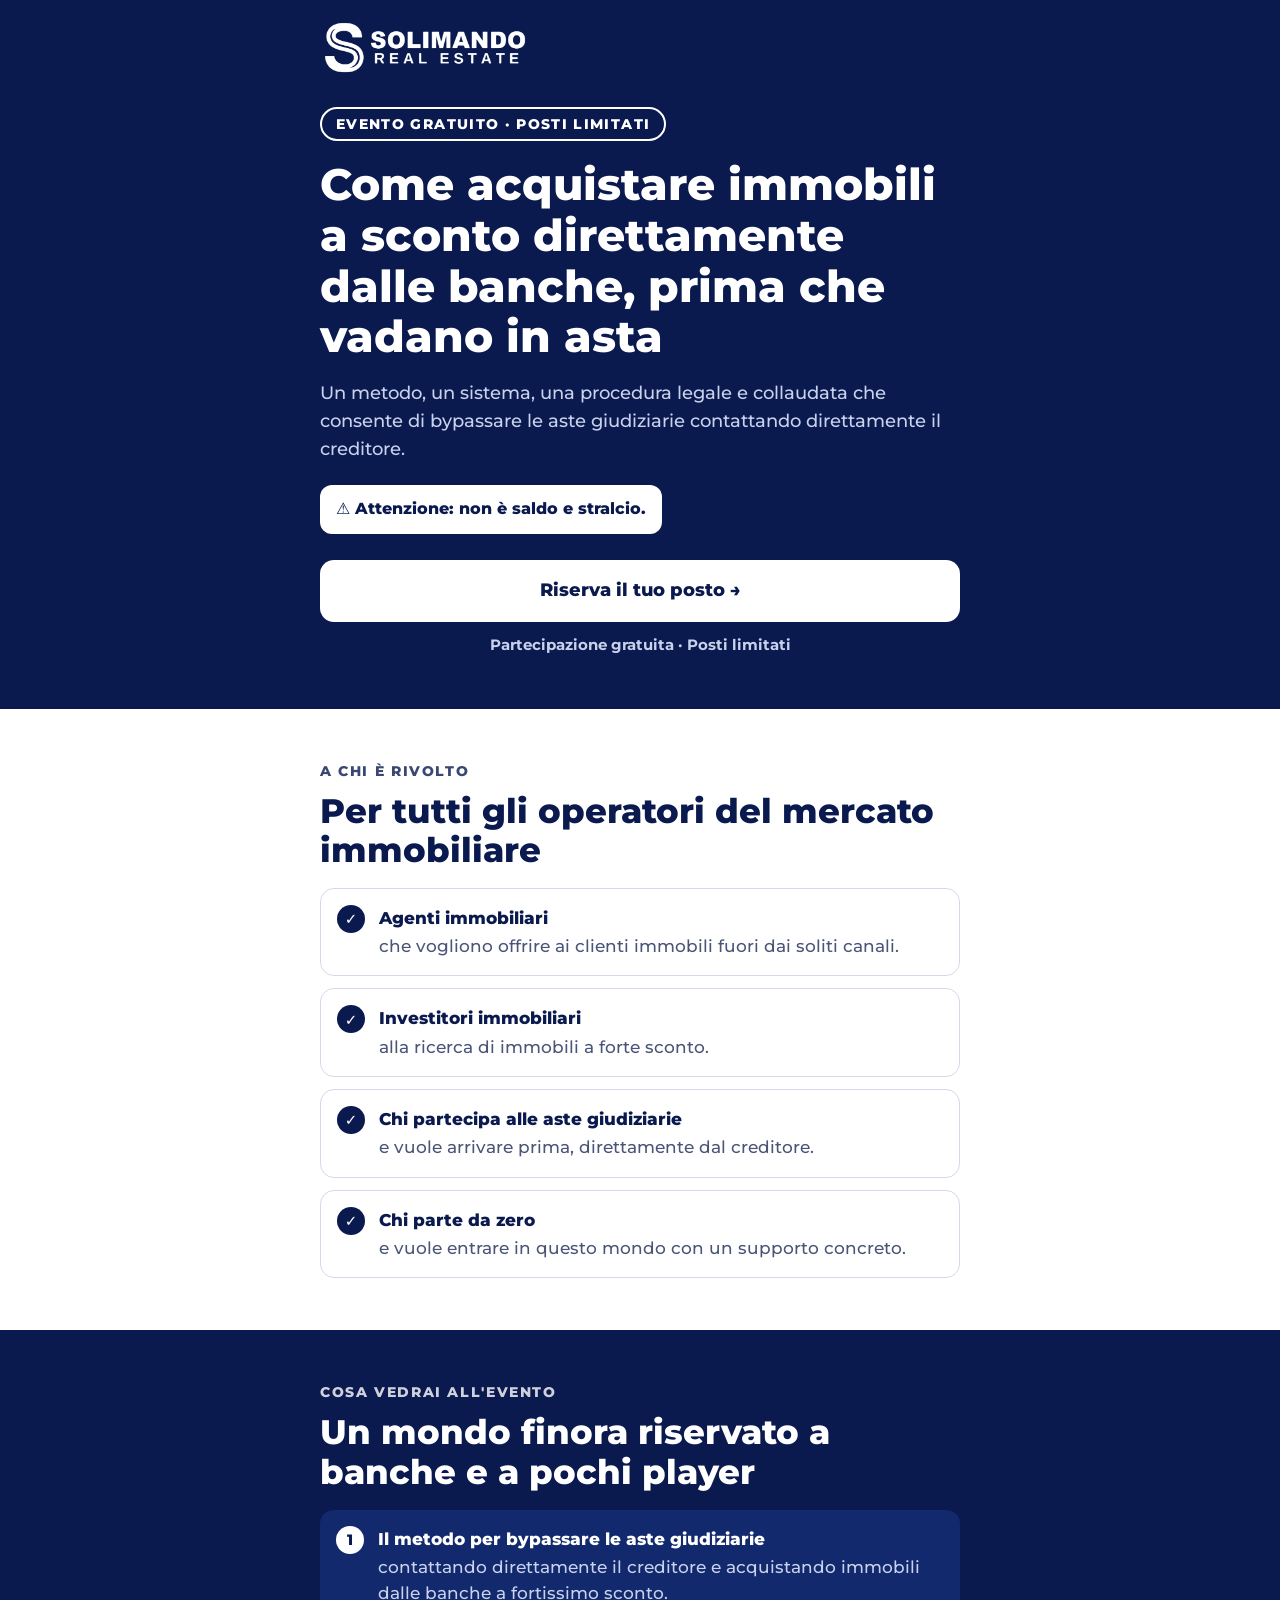
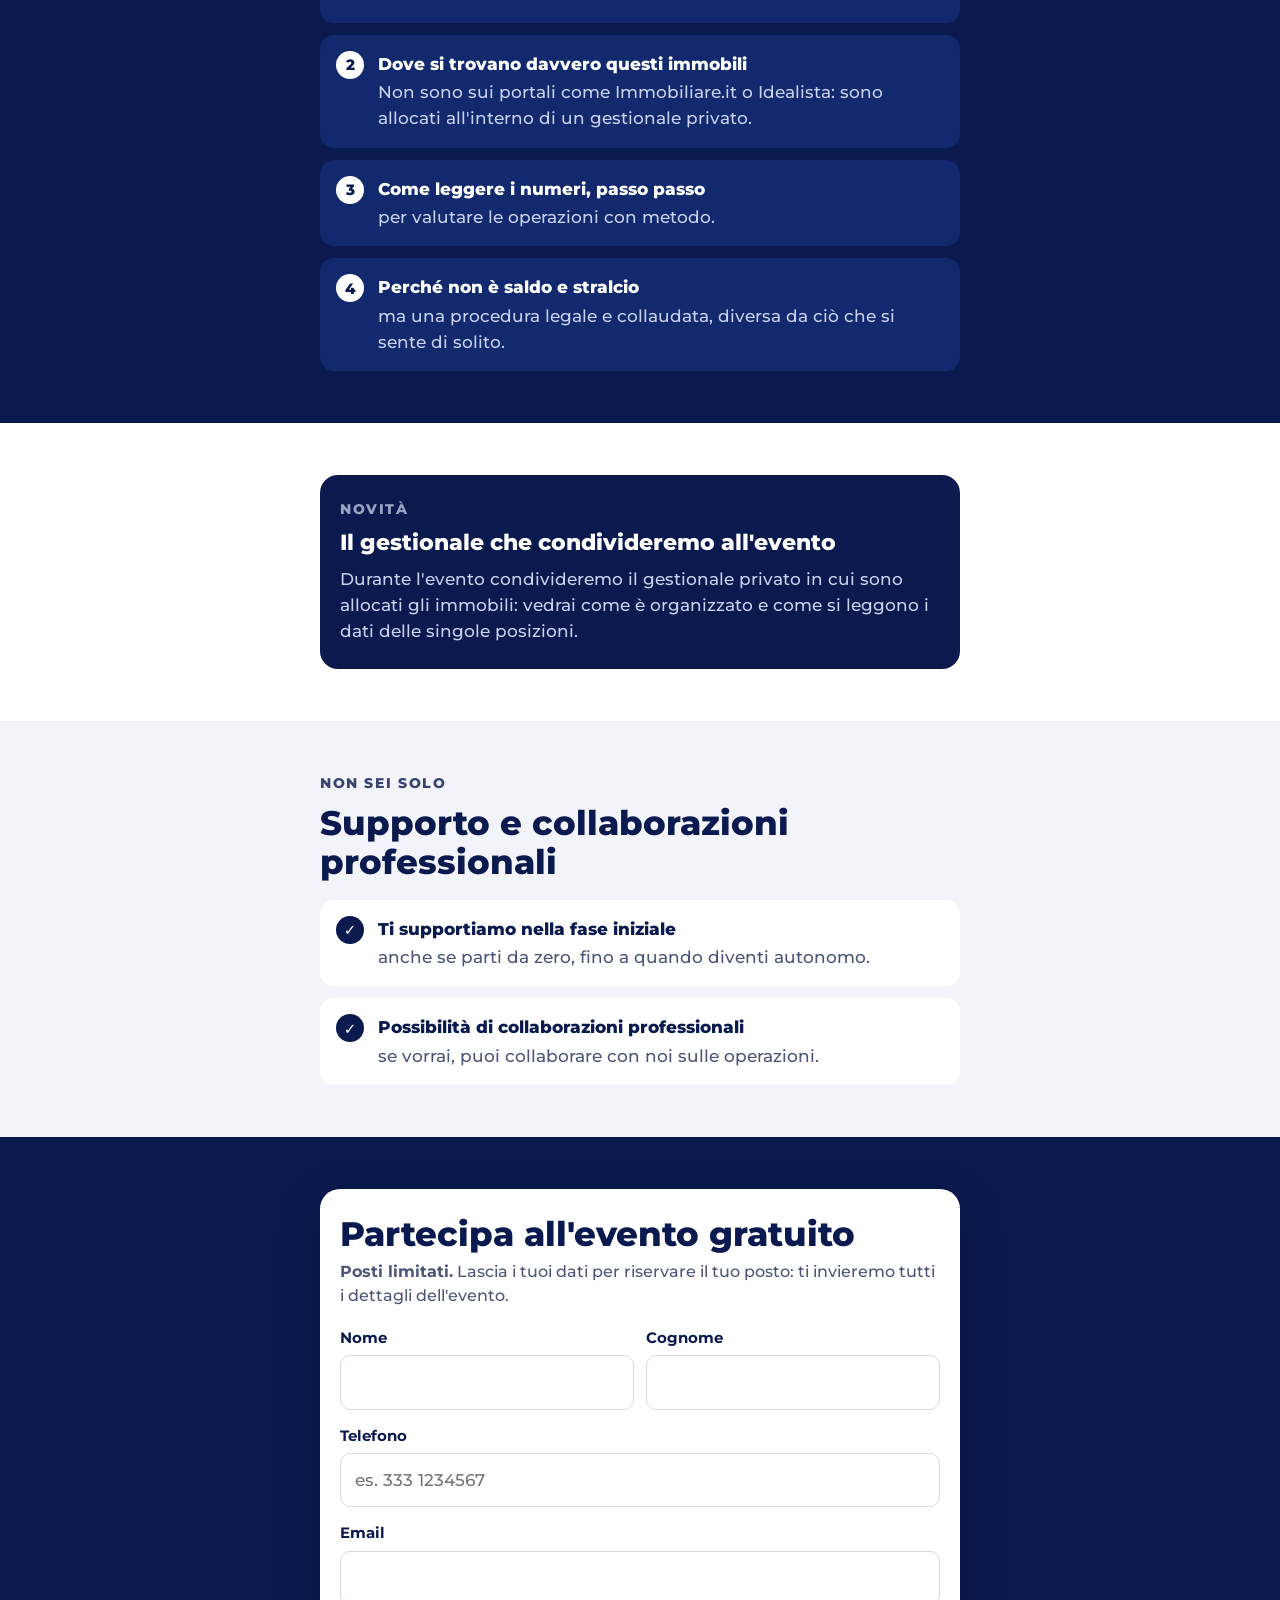
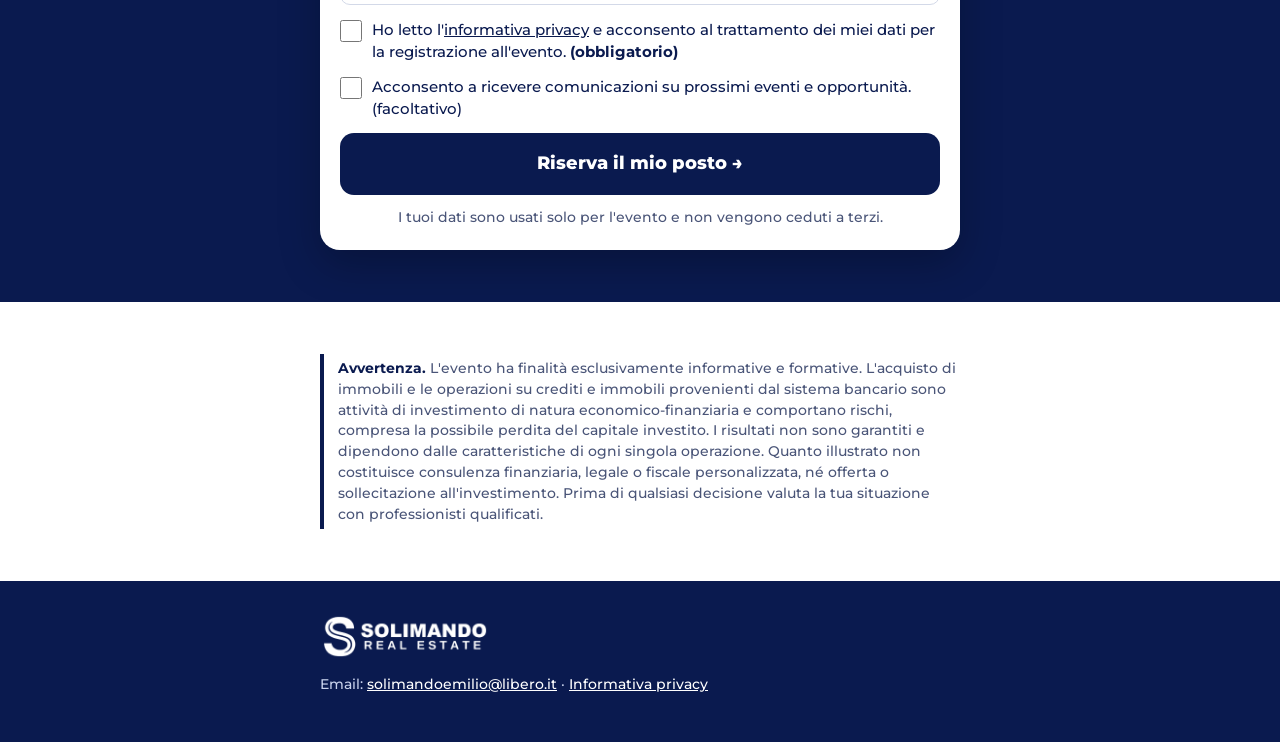
==== docs/evento/index.html @ a5c43e11 "Landing evento gratuito Solimando Real Estate: immobili dalle banche prima dell'asta, iscrizione via" ====
<!doctype html>
<html lang="it">
<head>
  <meta charset="utf-8">
  <meta name="viewport" content="width=device-width, initial-scale=1">
  <title>Evento gratuito – Immobili a sconto direttamente dalle banche | Solimando Real Estate</title>
  <meta name="description" content="Evento gratuito, posti limitati: come acquistare immobili a sconto direttamente dalle banche prima che vadano in asta. Attenzione: non è saldo e stralcio.">
  <meta property="og:title" content="Evento gratuito: immobili a sconto direttamente dalle banche, prima dell'asta">
  <meta property="og:description" content="Un metodo legale e collaudato. Posti limitati: registrati gratuitamente.">
  <meta name="theme-color" content="#0A1A4F">
  <link rel="preload" href="fonts/montserrat-extrabold.woff2" as="font" type="font/woff2" crossorigin>
  <style>
    @font-face { font-family: "Montserrat"; font-weight: 500; font-display: swap; src: url("fonts/montserrat-medium.woff2") format("woff2"); }
    @font-face { font-family: "Montserrat"; font-weight: 700; font-display: swap; src: url("fonts/montserrat-bold.woff2") format("woff2"); }
    @font-face { font-family: "Montserrat"; font-weight: 800; font-display: swap; src: url("fonts/montserrat-extrabold.woff2") format("woff2"); }

    :root {
      --blu: #0A1A4F;          /* blu notte del logo, un filo più chiaro per leggibilità */
      --blu-2: #13296E;
      --bianco: #FFFFFF;
      --grigio: #F2F4F9;
      --tenue-blu: #4A5578;    /* testo secondario su bianco */
      --tenue-bianco: #C9D2EC; /* testo secondario su blu */
      --bordo: #D3D9E8;
      --errore: #B3261E;
      --ok: #1E7A3C;
    }
    * { box-sizing: border-box; }
    html { -webkit-text-size-adjust: 100%; scroll-behavior: smooth; }
    body { margin: 0; font-family: "Montserrat", system-ui, -apple-system, "Segoe UI", Roboto, sans-serif;
           font-weight: 500; font-size: 17px; line-height: 1.55; color: var(--blu); background: var(--bianco); }
    a { color: inherit; }
    .contenitore { max-width: 680px; margin: 0 auto; padding: 0 20px; }
    h1, h2, h3 { margin: 0; line-height: 1.15; font-weight: 800; }
    p { margin: 0; }

    /* sezioni alternate */
    .blu { background: var(--blu); color: var(--bianco); }
    .bianca { background: var(--bianco); color: var(--blu); }
    .grigia { background: var(--grigio); color: var(--blu); }
    section { padding: 52px 0; }

    /* testata */
    .testata { background: var(--blu); padding: 18px 0 0; }
    .testata img { display: block; width: 210px; height: auto; }

    /* hero */
    .hero { padding: 30px 0 52px; }
    .etichetta { display: inline-block; border: 2px solid var(--bianco); border-radius: 999px; padding: 5px 14px;
                 font-weight: 800; font-size: 13.5px; letter-spacing: .1em; margin-bottom: 18px; }
    .hero h1 { font-size: clamp(30px, 8vw, 44px); margin-bottom: 18px; }
    .hero .sotto { font-size: 18px; color: var(--tenue-bianco); margin-bottom: 22px; }
    .avviso-stralcio { background: var(--bianco); color: var(--blu); border-radius: 12px; padding: 12px 16px;
                       font-weight: 800; font-size: 16px; display: inline-block; margin-bottom: 26px; }
    .bottone { display: block; width: 100%; text-align: center; text-decoration: none; border: 0; cursor: pointer;
               font: inherit; font-weight: 800; font-size: 18px; padding: 17px 20px; border-radius: 14px; }
    .bottone-chiaro { background: var(--bianco); color: var(--blu); }
    .bottone-scuro { background: var(--blu); color: var(--bianco); }
    .bottone:active { transform: translateY(1px); }
    .bottone[disabled] { opacity: .6; cursor: wait; }
    .posti { text-align: center; font-weight: 700; font-size: 14.5px; margin-top: 12px; color: var(--tenue-bianco); }

    /* titoli di sezione */
    .occhiello { font-weight: 800; font-size: 13.5px; letter-spacing: .12em; text-transform: uppercase; margin-bottom: 10px; opacity: .8; }
    section h2 { font-size: clamp(25px, 6.5vw, 34px); margin-bottom: 18px; }
    .intro { margin-bottom: 22px; }
    .blu .intro { color: var(--tenue-bianco); }
    .bianca .intro, .grigia .intro { color: var(--tenue-blu); }

    /* elenchi */
    .lista { list-style: none; padding: 0; margin: 0; display: grid; gap: 12px; }
    .lista li { display: flex; gap: 14px; align-items: flex-start; padding: 16px; border-radius: 14px; }
    .bianca .lista li { border: 1.5px solid var(--bordo); }
    .grigia .lista li { background: var(--bianco); }
    .blu .lista li { background: var(--blu-2); }
    .spunta { flex: none; width: 28px; height: 28px; border-radius: 50%; display: grid; place-items: center;
              font-weight: 800; font-size: 15px; }
    .bianca .spunta, .grigia .spunta { background: var(--blu); color: var(--bianco); }
    .blu .spunta { background: var(--bianco); color: var(--blu); }
    .bianca .lista .spunta, .grigia .lista .spunta { color: var(--bianco); }
    .blu .lista .spunta { color: var(--blu); }
    .lista b { display: block; font-weight: 800; margin-bottom: 2px; }
    .blu .lista span { color: var(--tenue-bianco); }
    .bianca .lista span, .grigia .lista span { color: var(--tenue-blu); }
    .lista span b { color: var(--bianco); }
    .bianca .lista span b, .grigia .lista span b { color: var(--blu); }

    .riquadro { border-radius: 18px; padding: 24px 20px; }
    .bianca .riquadro { background: var(--blu); color: var(--bianco); }
    .riquadro h3 { font-size: 22px; margin-bottom: 10px; }
    .riquadro p { color: var(--tenue-bianco); }

    /* modulo */
    .scheda { background: var(--bianco); color: var(--blu); border-radius: 20px; padding: 26px 20px 22px;
              box-shadow: 0 14px 40px rgba(0, 0, 0, .25); }
    .scheda h2 { margin-bottom: 6px; }
    .scheda .nota { color: var(--tenue-blu); margin-bottom: 18px; font-size: 15.5px; }
    .riga { display: grid; grid-template-columns: 1fr 1fr; gap: 12px; }
    @media (max-width: 380px) { .riga { grid-template-columns: 1fr; } }
    .campo { margin-bottom: 14px; }
    .campo label { display: block; font-weight: 700; font-size: 15px; margin-bottom: 6px; }
    .campo input { width: 100%; font: inherit; font-size: 17px; padding: 13px 14px; border: 1.5px solid var(--bordo);
                   border-radius: 10px; background: var(--bianco); color: var(--blu); }
    .campo input:focus { outline: none; border-color: var(--blu); box-shadow: 0 0 0 3px rgba(10, 26, 79, .15); }
    .campo input[aria-invalid="true"] { border-color: var(--errore); }
    .msg-errore { color: var(--errore); font-size: 14px; margin-top: 5px; display: none; }
    .invalido .msg-errore { display: block; }
    .consenso { display: flex; gap: 10px; align-items: flex-start; margin: 10px 0 12px; font-size: 14.5px; }
    .consenso input { width: 22px; height: 22px; margin: 1px 0 0; flex: none; accent-color: var(--blu); }
    .esito-errore { display: none; color: var(--errore); background: #FDECEA; border-radius: 10px; padding: 10px 12px;
                    margin-top: 12px; font-size: 15px; }
    .sicuro { text-align: center; color: var(--tenue-blu); font-size: 13.5px; margin-top: 12px; }
    .grazie { display: none; text-align: center; padding: 6px 0; }
    .grazie .ok { width: 64px; height: 64px; border-radius: 50%; background: var(--ok); color: #fff; display: grid;
                  place-items: center; font-size: 34px; font-weight: 800; margin: 0 auto 14px; }
    .grazie p { margin-bottom: 8px; }

    /* avvertenza */
    .avvertenza { font-size: 13.5px; color: var(--tenue-blu); border-left: 4px solid var(--blu); padding: 4px 0 4px 14px; }
    .avvertenza b { color: var(--blu); }

    /* piè di pagina */
    .piede { background: var(--blu); color: var(--tenue-bianco); padding: 32px 0 40px; font-size: 14px; }
    .piede img { width: 170px; height: auto; display: block; margin-bottom: 14px; }
    .piede p { margin-bottom: 6px; }
    .piede a { color: var(--bianco); }
  </style>
</head>
<body>

<header class="testata">
  <div class="contenitore"><img src="logo-bianco.png" alt="Solimando Real Estate" width="700" height="195"></div>
</header>

<section class="blu hero">
  <div class="contenitore">
    <span class="etichetta">EVENTO GRATUITO · POSTI LIMITATI</span>
    <h1>Come acquistare immobili a sconto direttamente dalle banche, prima che vadano in asta</h1>
    <p class="sotto">Un metodo, un sistema, una procedura legale e collaudata che consente di bypassare le aste
      giudiziarie contattando direttamente il creditore.</p>
    <p class="avviso-stralcio">⚠ Attenzione: non è saldo e stralcio.</p>
    <a class="bottone bottone-chiaro" href="#iscrizione">Riserva il tuo posto →</a>
    <p class="posti">Partecipazione gratuita · Posti limitati</p>
  </div>
</section>

<section class="bianca">
  <div class="contenitore">
    <p class="occhiello">A chi è rivolto</p>
    <h2>Per tutti gli operatori del mercato immobiliare</h2>
    <ul class="lista">
      <li><span class="spunta">✓</span><span><b>Agenti immobiliari</b>che vogliono offrire ai clienti immobili fuori dai soliti canali.</span></li>
      <li><span class="spunta">✓</span><span><b>Investitori immobiliari</b>alla ricerca di immobili a forte sconto.</span></li>
      <li><span class="spunta">✓</span><span><b>Chi partecipa alle aste giudiziarie</b>e vuole arrivare prima, direttamente dal creditore.</span></li>
      <li><span class="spunta">✓</span><span><b>Chi parte da zero</b>e vuole entrare in questo mondo con un supporto concreto.</span></li>
    </ul>
  </div>
</section>

<section class="blu">
  <div class="contenitore">
    <p class="occhiello">Cosa vedrai all'evento</p>
    <h2>Un mondo finora riservato a banche e a pochi player</h2>
    <ul class="lista">
      <li><span class="spunta">1</span><span><b>Il metodo per bypassare le aste giudiziarie</b>contattando direttamente il creditore e acquistando immobili dalle banche a fortissimo sconto.</span></li>
      <li><span class="spunta">2</span><span><b>Dove si trovano davvero questi immobili</b>Non sono sui portali come Immobiliare.it o Idealista: sono allocati all'interno di un gestionale privato.</span></li>
      <li><span class="spunta">3</span><span><b>Come leggere i numeri, passo passo</b>per valutare le operazioni con metodo.</span></li>
      <li><span class="spunta">4</span><span><b>Perché non è saldo e stralcio</b>ma una procedura legale e collaudata, diversa da ciò che si sente di solito.</span></li>
    </ul>
  </div>
</section>

<section class="bianca">
  <div class="contenitore">
    <div class="riquadro">
      <p class="occhiello" style="opacity:.75">Novità</p>
      <h3>Il gestionale che condivideremo all'evento</h3>
      <p>Durante l'evento condivideremo il gestionale privato in cui sono allocati gli immobili: vedrai come è
        organizzato e come si leggono i dati delle singole posizioni.</p>
    </div>
  </div>
</section>

<section class="grigia">
  <div class="contenitore">
    <p class="occhiello">Non sei solo</p>
    <h2>Supporto e collaborazioni professionali</h2>
    <ul class="lista">
      <li><span class="spunta">✓</span><span><b>Ti supportiamo nella fase iniziale</b>anche se parti da zero, fino a quando diventi autonomo.</span></li>
      <li><span class="spunta">✓</span><span><b>Possibilità di collaborazioni professionali</b>se vorrai, puoi collaborare con noi sulle operazioni.</span></li>
    </ul>
  </div>
</section>

<section class="blu" id="iscrizione">
  <div class="contenitore">
    <div class="scheda">
      <form id="modulo" novalidate>
        <h2>Partecipa all'evento gratuito</h2>
        <p class="nota"><b>Posti limitati.</b> Lascia i tuoi dati per riservare il tuo posto: ti invieremo tutti i
          dettagli dell'evento.</p>
        <div class="riga">
          <div class="campo"><label for="nome">Nome</label>
            <input id="nome" name="nome" type="text" autocomplete="given-name" required>
            <div class="msg-errore">Inserisci il nome</div></div>
          <div class="campo"><label for="cognome">Cognome</label>
            <input id="cognome" name="cognome" type="text" autocomplete="family-name" required>
            <div class="msg-errore">Inserisci il cognome</div></div>
        </div>
        <div class="campo"><label for="telefono">Telefono</label>
          <input id="telefono" name="telefono" type="tel" autocomplete="tel" inputmode="tel" required placeholder="es. 333 1234567">
          <div class="msg-errore">Inserisci un numero di telefono valido</div></div>
        <div class="campo"><label for="email">Email</label>
          <input id="email" name="email" type="email" autocomplete="email" inputmode="email" required>
          <div class="msg-errore">Inserisci un indirizzo email valido</div></div>

        <input type="text" name="_honey" tabindex="-1" autocomplete="off" aria-hidden="true"
               style="position:absolute;left:-9999px;width:1px;height:1px;opacity:0">

        <label class="consenso" id="c-privacy">
          <input type="checkbox" name="consenso_privacy" required>
          <span>Ho letto l'<a href="privacy.html" target="_blank" rel="noopener">informativa privacy</a> e acconsento
            al trattamento dei miei dati per la registrazione all'evento. <b>(obbligatorio)</b>
            <span class="msg-errore">Per registrarti serve questo consenso</span></span>
        </label>
        <label class="consenso">
          <input type="checkbox" name="consenso_aggiornamenti">
          <span>Acconsento a ricevere comunicazioni su prossimi eventi e opportunità. (facoltativo)</span>
        </label>

        <button class="bottone bottone-scuro" type="submit">Riserva il mio posto →</button>
        <p class="sicuro">I tuoi dati sono usati solo per l'evento e non vengono ceduti a terzi.</p>
        <div class="esito-errore" role="alert"></div>
      </form>

      <div class="grazie" id="grazie" role="status" tabindex="-1">
        <div class="ok">✓</div>
        <h2>Iscrizione ricevuta!</h2>
        <p>Grazie: il tuo posto è prenotato. Ti invieremo a breve tutti i dettagli dell'evento.</p>
        <p>Per qualsiasi domanda scrivi a <a href="mailto:solimandoemilio@libero.it">solimandoemilio@libero.it</a></p>
      </div>
    </div>
  </div>
</section>

<section class="bianca">
  <div class="contenitore">
    <p class="avvertenza"><b>Avvertenza.</b> L'evento ha finalità esclusivamente informative e formative. L'acquisto
      di immobili e le operazioni su crediti e immobili provenienti dal sistema bancario sono attività di
      investimento di natura economico-finanziaria e comportano rischi, compresa la possibile perdita del capitale
      investito. I risultati non sono garantiti e dipendono dalle caratteristiche di ogni singola operazione.
      Quanto illustrato non costituisce consulenza finanziaria, legale o fiscale personalizzata, né offerta o
      sollecitazione all'investimento. Prima di qualsiasi decisione valuta la tua situazione con professionisti
      qualificati.</p>
  </div>
</section>

<footer class="piede">
  <div class="contenitore">
    <img src="logo-bianco.png" alt="Solimando Real Estate" width="700" height="195">
    <p>Email: <a href="mailto:solimandoemilio@libero.it">solimandoemilio@libero.it</a> ·
      <a href="privacy.html">Informativa privacy</a></p>
  </div>
</footer>

<script>
  // Le iscrizioni arrivano per email a solimandoemilio@libero.it tramite Web3Forms (chiave pubblica).
  const WEB3FORMS_ACCESS_KEY = "5a25316e-256d-4d78-afaf-42a37cbda033";
  const TIMEOUT_MS = 15000;

  const modulo = document.getElementById("modulo");
  const esitoErrore = modulo.querySelector(".esito-errore");
  const bottone = modulo.querySelector(".bottone");
  const controlli = {
    nome: v => v.trim().length >= 2,
    cognome: v => v.trim().length >= 2,
    telefono: v => /^\+?\d{8,13}$/.test(v.replace(/[\s.\-\/()]/g, "").replace(/^(\+|00)39/, "")),
    email: v => /^[^\s@]+@[^\s@]+\.[^\s@]{2,}$/.test(v.trim()),
  };

  function verifica(nome) {
    const input = modulo.elements[nome];
    const ok = controlli[nome](input.value);
    input.closest(".campo").classList.toggle("invalido", !ok);
    input.setAttribute("aria-invalid", String(!ok));
    return ok;
  }
  for (const nome of Object.keys(controlli)) {
    const input = modulo.elements[nome];
    input.addEventListener("blur", () => { if (input.value) verifica(nome); });
    input.addEventListener("input", () => { if (input.closest(".campo").classList.contains("invalido")) verifica(nome); });
  }

  modulo.addEventListener("submit", async (e) => {
    e.preventDefault();
    esitoErrore.style.display = "none";
    let primo = null;
    for (const nome of Object.keys(controlli)) if (!verifica(nome) && !primo) primo = modulo.elements[nome];
    const privacy = modulo.elements.consenso_privacy;
    document.getElementById("c-privacy").classList.toggle("invalido", !privacy.checked);
    if (!privacy.checked && !primo) primo = privacy;
    if (primo) { primo.focus(); return; }
    if (modulo.elements._honey.value) return;

    bottone.disabled = true;
    bottone.textContent = "Invio in corso…";
    const ctrl = new AbortController();
    const timer = setTimeout(() => ctrl.abort(), TIMEOUT_MS);
    try {
      const r = await fetch("https://api.web3forms.com/submit", {
        method: "POST",
        headers: { "Content-Type": "application/json", "Accept": "application/json" },
        signal: ctrl.signal,
        body: JSON.stringify({
          access_key: WEB3FORMS_ACCESS_KEY,
          subject: "Nuova iscrizione: evento immobili dalle banche",
          from_name: "Landing evento Solimando Real Estate",
          nome: modulo.elements.nome.value.trim(),
          cognome: modulo.elements.cognome.value.trim(),
          telefono: modulo.elements.telefono.value.trim(),
          email: modulo.elements.email.value.trim(),
          consenso_privacy: "Sì",
          consenso_comunicazioni: modulo.elements.consenso_aggiornamenti.checked ? "Sì" : "No",
          data_iscrizione: new Date().toLocaleString("it-IT"),
          provenienza: new URLSearchParams(location.search).get("utm_source") || document.referrer || "diretto",
        }),
      });
      const j = await r.json().catch(() => ({}));
      if (!r.ok || j.success !== true) throw new Error(j.message || "invio non riuscito");
      modulo.style.display = "none";
      const grazie = document.getElementById("grazie");
      grazie.style.display = "block";
      grazie.focus();
      if (typeof fbq === "function") fbq("track", "Lead");
    } catch (err) {
      esitoErrore.textContent = "Non siamo riusciti a inviare l'iscrizione. Riprova tra poco oppure scrivi a solimandoemilio@libero.it";
      esitoErrore.style.display = "block";
      bottone.disabled = false;
      bottone.textContent = "Riserva il mio posto →";
    } finally {
      clearTimeout(timer);
    }
  });
</script>
</body>
</html>
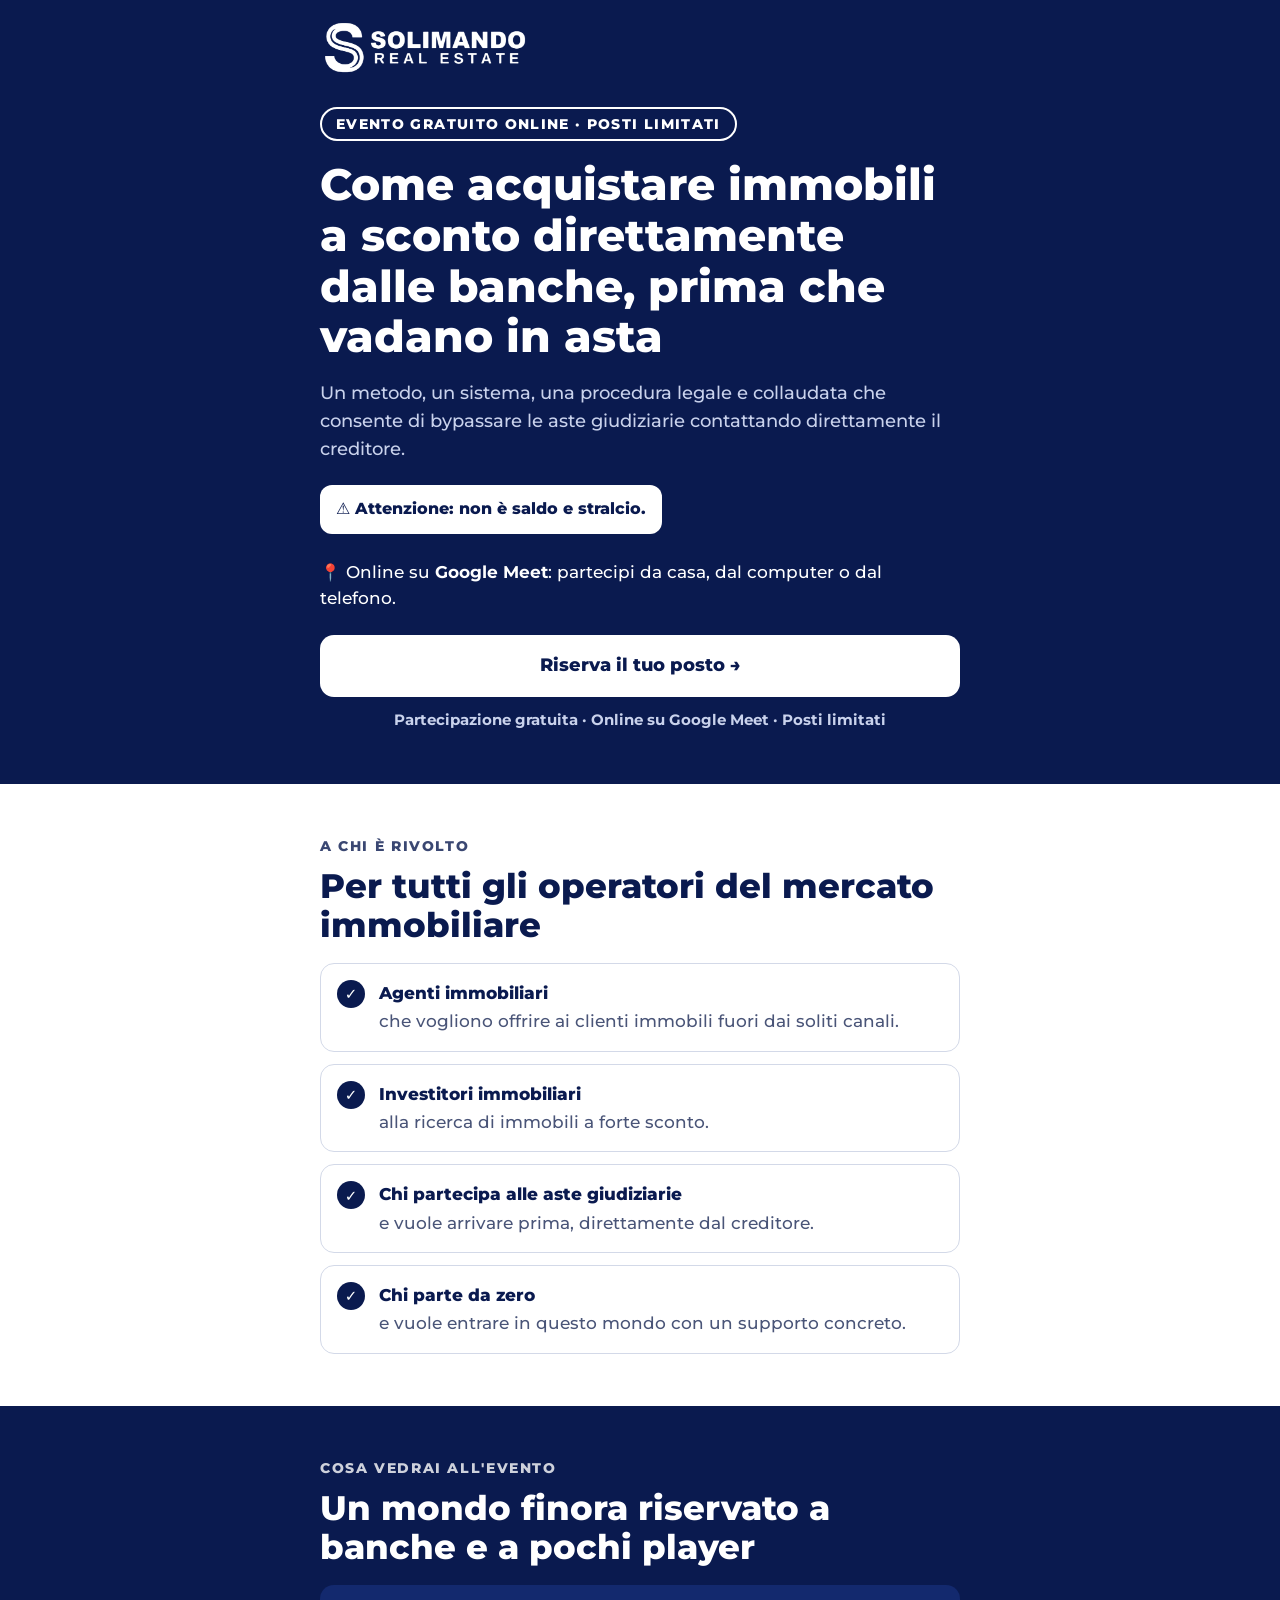
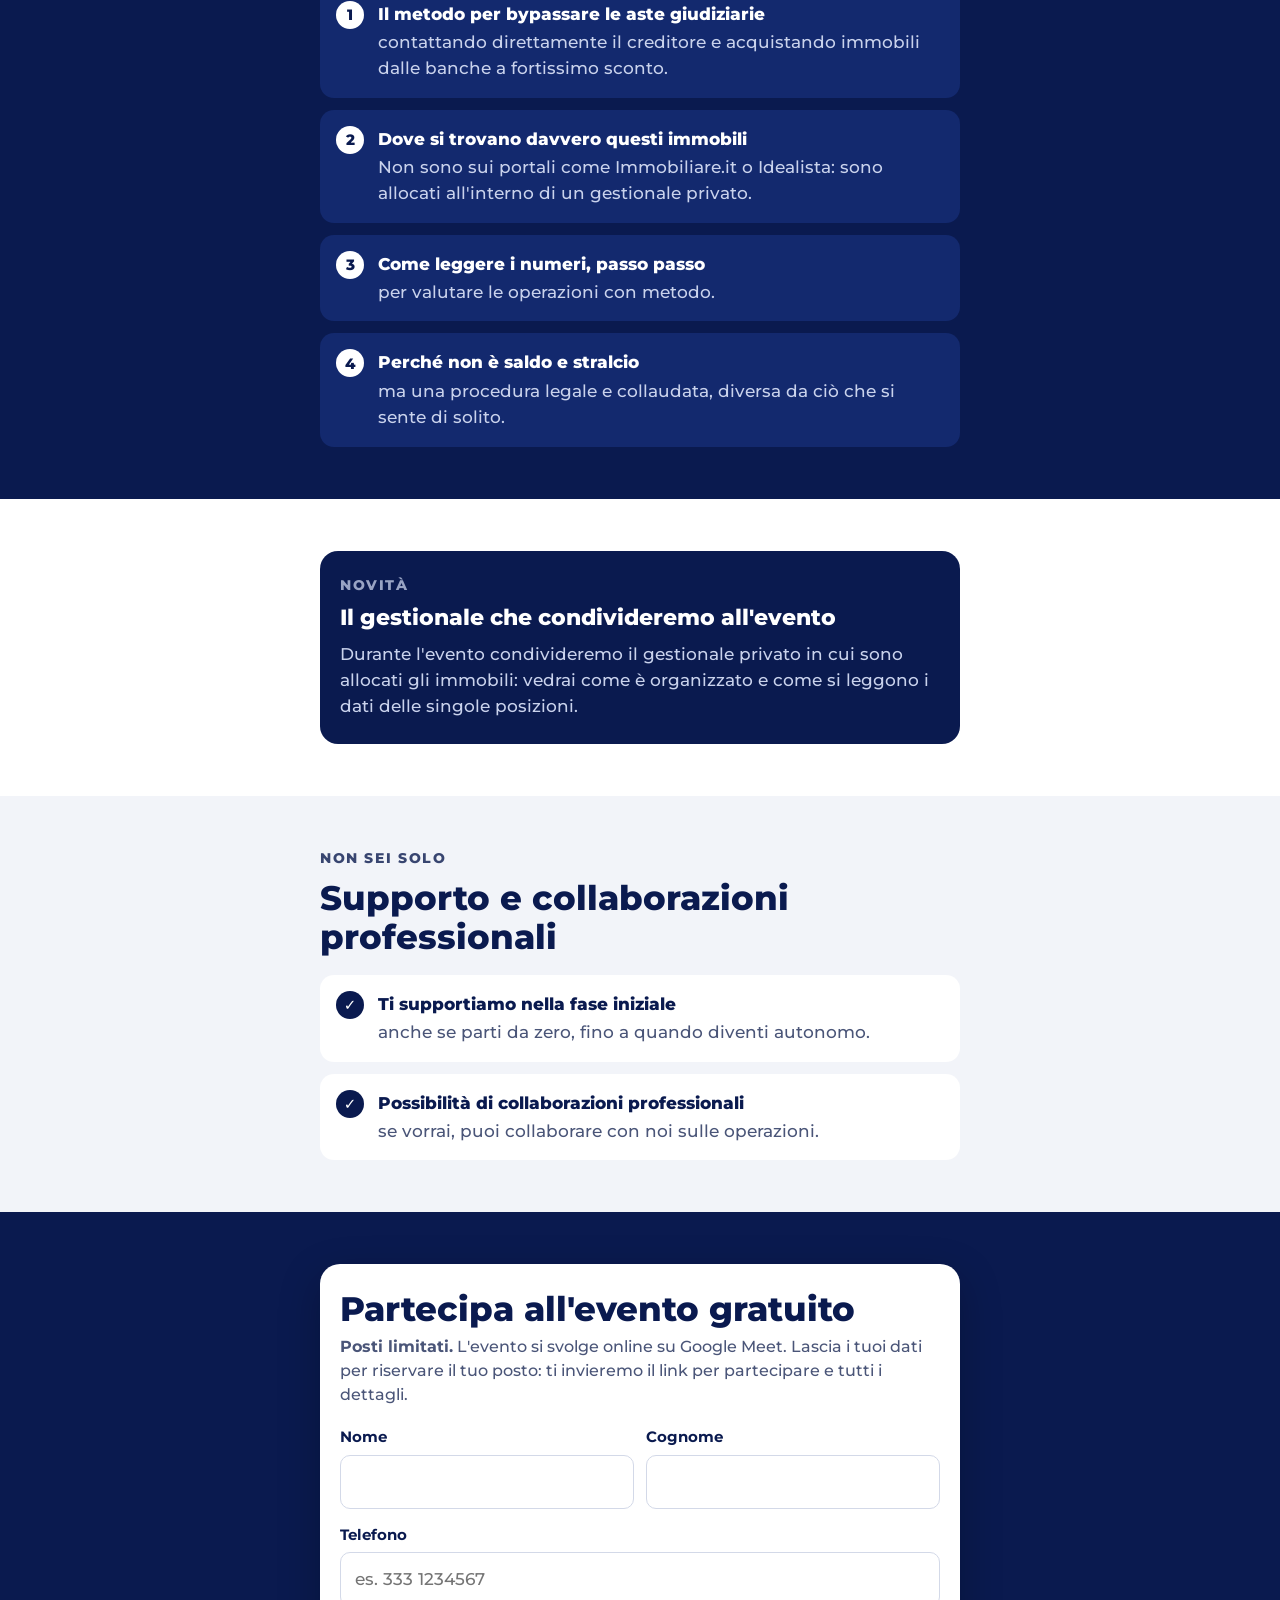
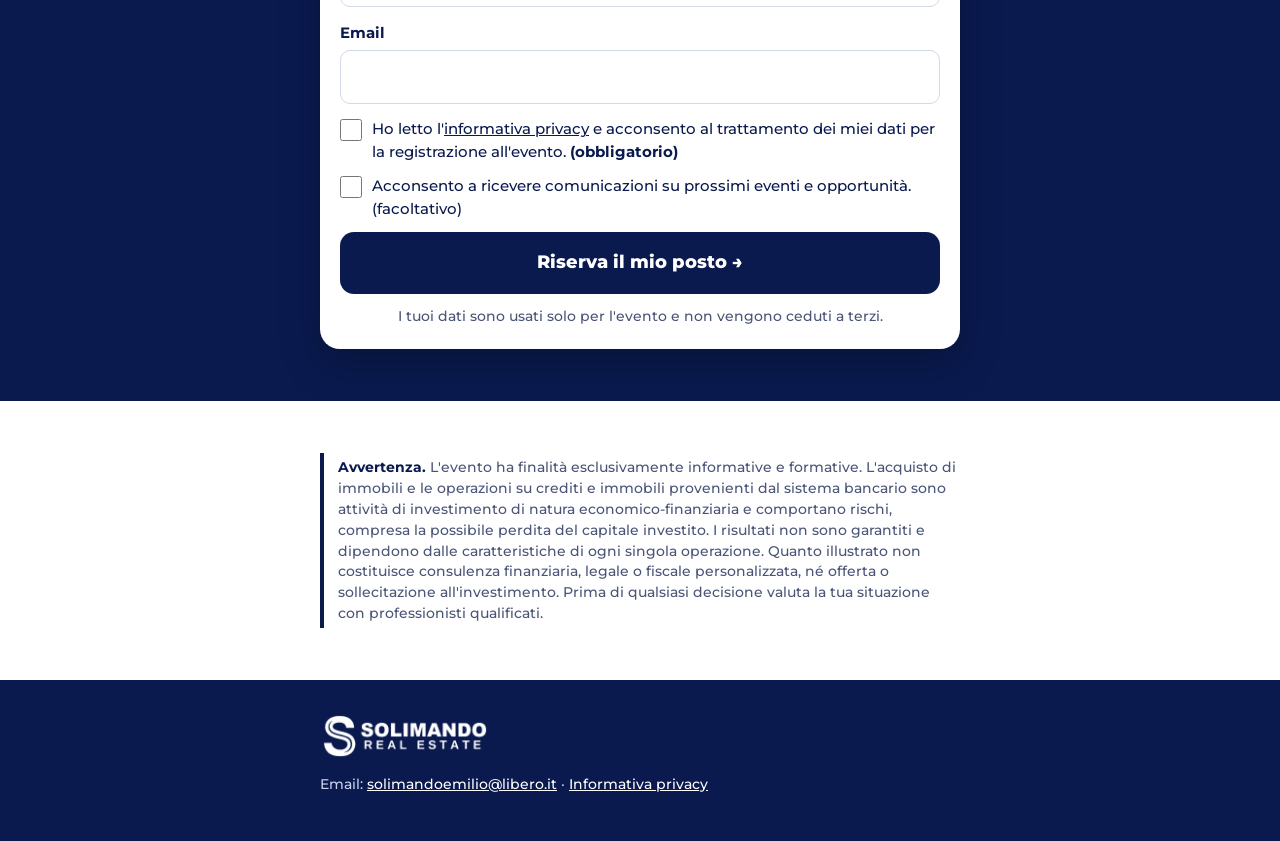
==== commit 05d55b87: "Landing evento: online su Google Meet Co-Authored-By: Claude Opus 5.5 <noreply@anthropic.com> Claude" ====
--- a/docs/evento/index.html
+++ b/docs/evento/index.html
@@ -4,7 +4,7 @@
   <meta charset="utf-8">
   <meta name="viewport" content="width=device-width, initial-scale=1">
   <title>Evento gratuito – Immobili a sconto direttamente dalle banche | Solimando Real Estate</title>
-  <meta name="description" content="Evento gratuito, posti limitati: come acquistare immobili a sconto direttamente dalle banche prima che vadano in asta. Attenzione: non è saldo e stralcio.">
+  <meta name="description" content="Evento gratuito online su Google Meet, posti limitati: come acquistare immobili a sconto direttamente dalle banche prima che vadano in asta. Attenzione: non è saldo e stralcio.">
   <meta property="og:title" content="Evento gratuito: immobili a sconto direttamente dalle banche, prima dell'asta">
   <meta property="og:description" content="Un metodo legale e collaudato. Posti limitati: registrati gratuitamente.">
   <meta name="theme-color" content="#0A1A4F">
@@ -58,6 +58,7 @@
     .bottone-scuro { background: var(--blu); color: var(--bianco); }
     .bottone:active { transform: translateY(1px); }
     .bottone[disabled] { opacity: .6; cursor: wait; }
+    .online { margin-bottom: 24px; color: var(--bianco); font-size: 16.5px; }
     .posti { text-align: center; font-weight: 700; font-size: 14.5px; margin-top: 12px; color: var(--tenue-bianco); }
 
     /* titoli di sezione */
@@ -134,13 +135,14 @@
 
 <section class="blu hero">
   <div class="contenitore">
-    <span class="etichetta">EVENTO GRATUITO · POSTI LIMITATI</span>
+    <span class="etichetta">EVENTO GRATUITO ONLINE · POSTI LIMITATI</span>
     <h1>Come acquistare immobili a sconto direttamente dalle banche, prima che vadano in asta</h1>
     <p class="sotto">Un metodo, un sistema, una procedura legale e collaudata che consente di bypassare le aste
       giudiziarie contattando direttamente il creditore.</p>
     <p class="avviso-stralcio">⚠ Attenzione: non è saldo e stralcio.</p>
+    <p class="online">📍 Online su <b>Google Meet</b>: partecipi da casa, dal computer o dal telefono.</p>
     <a class="bottone bottone-chiaro" href="#iscrizione">Riserva il tuo posto →</a>
-    <p class="posti">Partecipazione gratuita · Posti limitati</p>
+    <p class="posti">Partecipazione gratuita · Online su Google Meet · Posti limitati</p>
   </div>
 </section>
 
@@ -197,8 +199,8 @@
     <div class="scheda">
       <form id="modulo" novalidate>
         <h2>Partecipa all'evento gratuito</h2>
-        <p class="nota"><b>Posti limitati.</b> Lascia i tuoi dati per riservare il tuo posto: ti invieremo tutti i
-          dettagli dell'evento.</p>
+        <p class="nota"><b>Posti limitati.</b> L'evento si svolge online su Google Meet. Lascia i tuoi dati per
+          riservare il tuo posto: ti invieremo il link per partecipare e tutti i dettagli.</p>
         <div class="riga">
           <div class="campo"><label for="nome">Nome</label>
             <input id="nome" name="nome" type="text" autocomplete="given-name" required>
@@ -236,7 +238,7 @@
       <div class="grazie" id="grazie" role="status" tabindex="-1">
         <div class="ok">✓</div>
         <h2>Iscrizione ricevuta!</h2>
-        <p>Grazie: il tuo posto è prenotato. Ti invieremo a breve tutti i dettagli dell'evento.</p>
+        <p>Grazie: il tuo posto è prenotato. Ti invieremo a breve il link Google Meet e tutti i dettagli dell'evento.</p>
         <p>Per qualsiasi domanda scrivi a <a href="mailto:solimandoemilio@libero.it">solimandoemilio@libero.it</a></p>
       </div>
     </div>
